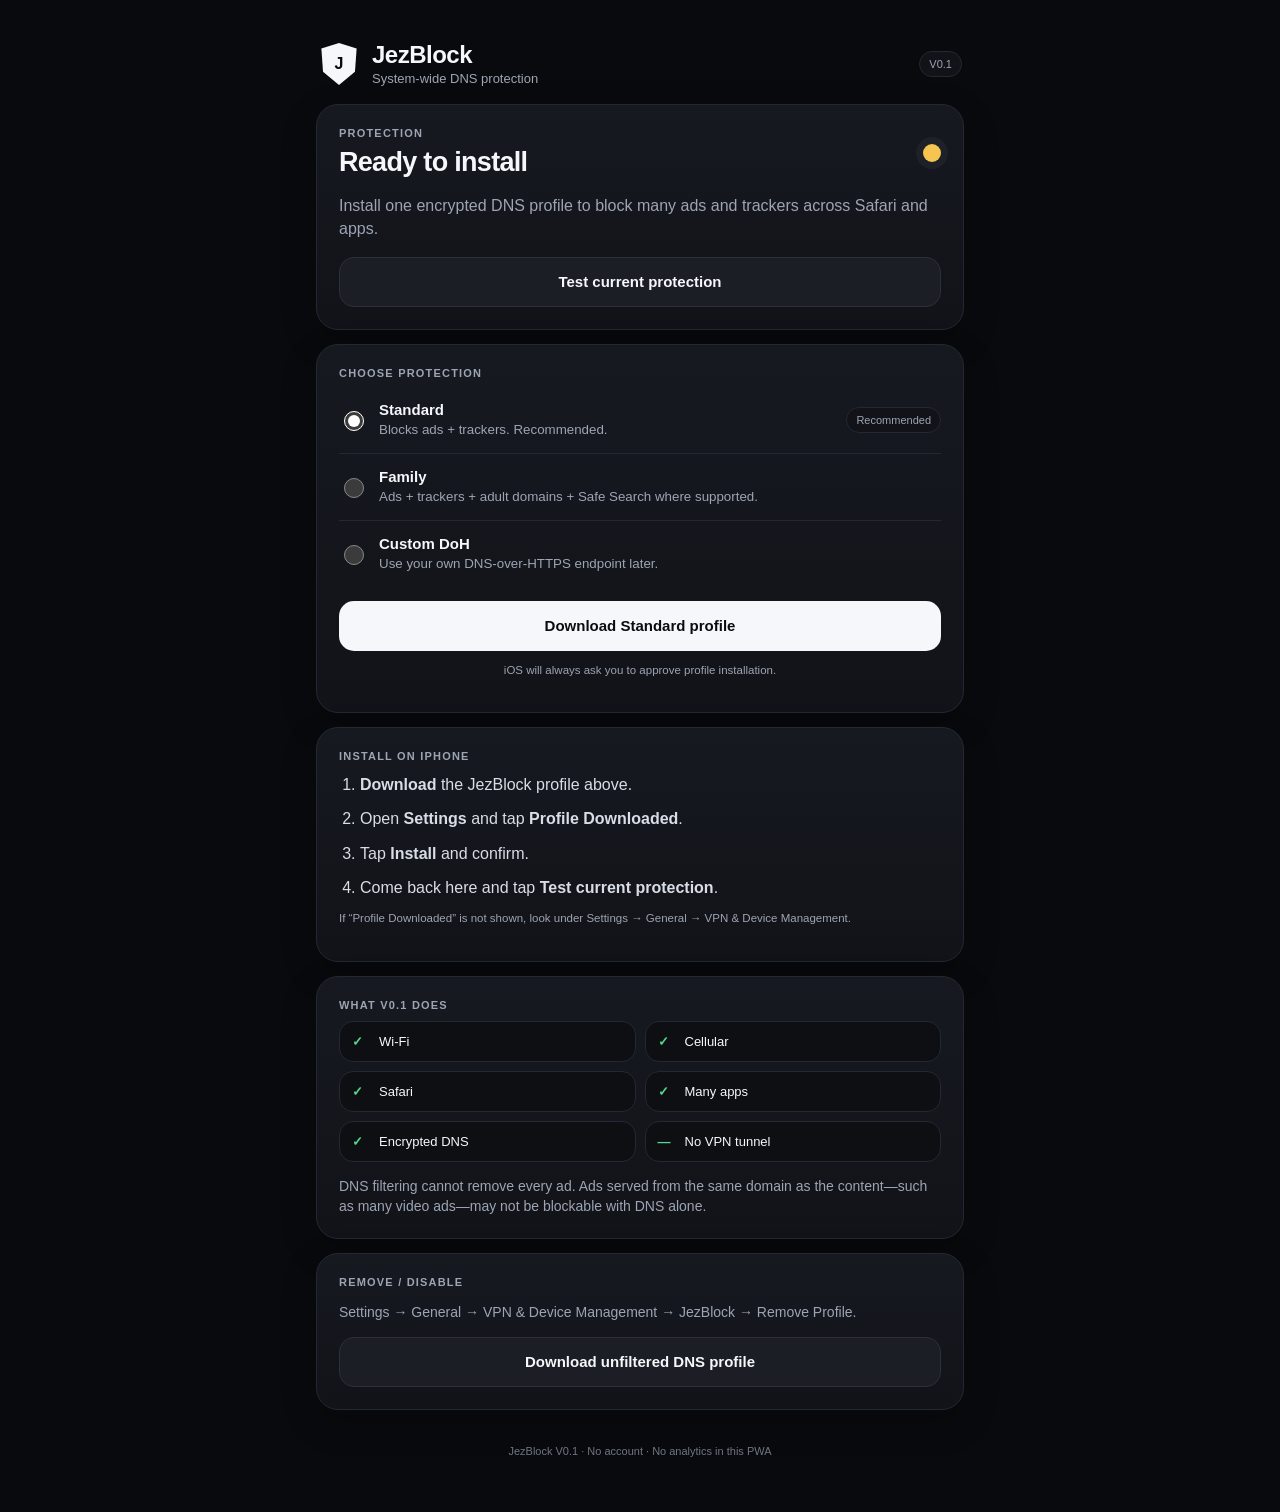
==== index.html @ a8d1c7ad "Add files via upload" ====
<!doctype html>
<html lang="en">
<head>
  <meta charset="utf-8">
  <meta name="viewport" content="width=device-width,initial-scale=1,viewport-fit=cover">
  <meta name="theme-color" content="#0b0c0f">
  <meta name="apple-mobile-web-app-capable" content="yes">
  <meta name="apple-mobile-web-app-status-bar-style" content="black-translucent">
  <meta name="apple-mobile-web-app-title" content="JezBlock">
  <meta name="description" content="System-wide encrypted DNS ad and tracker blocking for iPhone.">
  <link rel="manifest" href="manifest.webmanifest">
  <link rel="apple-touch-icon" href="icon-192.png">
  <link rel="stylesheet" href="styles.css">
  <title>JezBlock</title>
</head>
<body>
  <main class="shell">
    <header class="topbar">
      <div class="brand">
        <div class="shield" aria-hidden="true">J</div>
        <div>
          <h1>JezBlock</h1>
          <p>System-wide DNS protection</p>
        </div>
      </div>
      <span class="badge">V0.1</span>
    </header>

    <section class="hero card">
      <div class="status-row">
        <div>
          <span class="eyebrow">PROTECTION</span>
          <h2 id="statusTitle">Ready to install</h2>
        </div>
        <div id="statusDot" class="status-dot unknown" aria-hidden="true"></div>
      </div>
      <p id="statusText" class="muted">
        Install one encrypted DNS profile to block many ads and trackers across Safari and apps.
      </p>
      <button id="testBtn" class="secondary full">Test current protection</button>
      <div id="testResult" class="result hidden" role="status"></div>
    </section>

    <section class="card">
      <span class="eyebrow">CHOOSE PROTECTION</span>

      <label class="option selected">
        <input type="radio" name="profile" value="standard" checked>
        <span>
          <strong>Standard</strong>
          <small>Blocks ads + trackers. Recommended.</small>
        </span>
        <span class="pill">Recommended</span>
      </label>

      <label class="option">
        <input type="radio" name="profile" value="family">
        <span>
          <strong>Family</strong>
          <small>Ads + trackers + adult domains + Safe Search where supported.</small>
        </span>
      </label>

      <label class="option">
        <input type="radio" name="profile" value="custom">
        <span>
          <strong>Custom DoH</strong>
          <small>Use your own DNS-over-HTTPS endpoint later.</small>
        </span>
      </label>

      <div id="customBox" class="custom hidden">
        <label for="customUrl">DNS-over-HTTPS URL</label>
        <input id="customUrl" type="url" placeholder="https://dns.example.com/dns-query" inputmode="url" autocomplete="off">
        <p class="tiny">JezBlock only stores this value in this browser.</p>
      </div>

      <button id="installBtn" class="primary full">Download Standard profile</button>
      <p class="tiny center">iOS will always ask you to approve profile installation.</p>
    </section>

    <section class="card steps">
      <span class="eyebrow">INSTALL ON IPHONE</span>
      <ol>
        <li><b>Download</b> the JezBlock profile above.</li>
        <li>Open <b>Settings</b> and tap <b>Profile Downloaded</b>.</li>
        <li>Tap <b>Install</b> and confirm.</li>
        <li>Come back here and tap <b>Test current protection</b>.</li>
      </ol>
      <p class="tiny">If “Profile Downloaded” is not shown, look under Settings → General → VPN &amp; Device Management.</p>
    </section>

    <section class="card">
      <span class="eyebrow">WHAT V0.1 DOES</span>
      <div class="grid">
        <div class="feature"><b>✓</b><span>Wi‑Fi</span></div>
        <div class="feature"><b>✓</b><span>Cellular</span></div>
        <div class="feature"><b>✓</b><span>Safari</span></div>
        <div class="feature"><b>✓</b><span>Many apps</span></div>
        <div class="feature"><b>✓</b><span>Encrypted DNS</span></div>
        <div class="feature"><b>—</b><span>No VPN tunnel</span></div>
      </div>
      <p class="muted compact">
        DNS filtering cannot remove every ad. Ads served from the same domain as the content—such as many video ads—may not be blockable with DNS alone.
      </p>
    </section>

    <section class="card">
      <span class="eyebrow">REMOVE / DISABLE</span>
      <p class="muted compact">
        Settings → General → VPN &amp; Device Management → JezBlock → Remove Profile.
      </p>
      <a class="secondary full linkbtn" href="jezblock-off.mobileconfig">Download unfiltered DNS profile</a>
    </section>

    <footer>
      <p>JezBlock V0.1 · No account · No analytics in this PWA</p>
    </footer>
  </main>

  <script src="app.js"></script>
</body>
</html>
---- styles.css ----
:root {
  color-scheme: dark;
  --bg: #090a0d;
  --card: #111318;
  --card2: #161920;
  --text: #f5f7fb;
  --muted: #9da4b3;
  --line: #242833;
  --accent: #f5f7fb;
  --good: #57d78b;
  --bad: #ff6b6b;
  --warn: #f5c451;
}
* { box-sizing: border-box; -webkit-tap-highlight-color: transparent; }
html, body { margin: 0; min-height: 100%; background: var(--bg); color: var(--text); font-family: -apple-system, BlinkMacSystemFont, "SF Pro Display", "Segoe UI", sans-serif; }
body { padding: env(safe-area-inset-top) 0 env(safe-area-inset-bottom); }
.shell { width: min(680px, 100%); margin: 0 auto; padding: 20px 16px 44px; }
.topbar { display:flex; align-items:center; justify-content:space-between; padding: 8px 2px 18px; }
.brand { display:flex; gap:12px; align-items:center; }
.brand h1 { font-size:24px; line-height:1.05; margin:0; letter-spacing:-0.5px; }
.brand p { margin:4px 0 0; color:var(--muted); font-size:13px; }
.shield { width:42px; height:42px; display:grid; place-items:center; background:var(--text); color:var(--bg); font-weight:900; border-radius:13px 13px 16px 16px; clip-path: polygon(50% 0, 92% 13%, 88% 68%, 50% 100%, 12% 68%, 8% 13%); }
.badge, .pill { font-size:11px; border:1px solid var(--line); border-radius:999px; padding:6px 9px; color:var(--muted); background:var(--card); }
.card { background:linear-gradient(180deg,var(--card2),var(--card)); border:1px solid var(--line); border-radius:22px; padding:18px; margin-bottom:14px; box-shadow: 0 12px 35px rgba(0,0,0,.22); }
.hero { padding:22px; }
.status-row { display:flex; align-items:center; justify-content:space-between; gap:16px; }
.eyebrow { display:block; font-size:11px; font-weight:800; letter-spacing:1.2px; color:var(--muted); margin-bottom:8px; }
h2 { margin:0; font-size:27px; letter-spacing:-.7px; }
.muted { color:var(--muted); line-height:1.45; }
.compact { margin-bottom:0; font-size:14px; }
.status-dot { width:18px; height:18px; border-radius:50%; box-shadow:0 0 0 7px rgba(255,255,255,.04); }
.status-dot.unknown { background:var(--warn); }
.status-dot.good { background:var(--good); }
.status-dot.bad { background:var(--bad); }
button, .linkbtn { min-height:50px; border-radius:15px; border:1px solid transparent; padding:0 16px; font-weight:750; font-size:15px; cursor:pointer; text-decoration:none; display:flex; align-items:center; justify-content:center; }
.full { width:100%; margin-top:14px; }
.primary { background:var(--accent); color:#0b0c0f; }
.secondary { background:#1b1e25; border-color:#2b303b; color:var(--text); }
.result { margin-top:12px; padding:12px 14px; border-radius:14px; background:#0d0f13; border:1px solid var(--line); font-size:14px; }
.result.good { border-color:rgba(87,215,139,.4); color:#9af0bb; }
.result.bad { border-color:rgba(255,107,107,.4); color:#ff9c9c; }
.hidden { display:none !important; }
.option { display:grid; grid-template-columns:auto 1fr auto; gap:12px; align-items:center; padding:14px 0; border-top:1px solid var(--line); cursor:pointer; }
.option:first-of-type { border-top:0; }
.option input { width:20px; height:20px; accent-color:white; }
.option strong { display:block; font-size:15px; margin-bottom:3px; }
.option small { display:block; color:var(--muted); line-height:1.35; }
.custom { border-top:1px solid var(--line); padding-top:14px; }
.custom label { display:block; font-size:13px; font-weight:700; margin-bottom:7px; }
.custom input { width:100%; min-height:48px; border-radius:13px; border:1px solid #303541; background:#0c0e12; color:var(--text); padding:0 13px; font-size:15px; outline:none; }
.custom input:focus { border-color:#687081; }
.tiny { color:var(--muted); font-size:11.5px; line-height:1.45; }
.center { text-align:center; }
.steps ol { margin:5px 0 0; padding-left:21px; }
.steps li { margin:11px 0; color:#d9dde6; line-height:1.45; }
.grid { display:grid; grid-template-columns:1fr 1fr; gap:9px; margin-top:10px; }
.feature { border:1px solid var(--line); background:#0d0f13; border-radius:14px; padding:12px; display:flex; gap:9px; align-items:center; font-size:13px; }
.feature b { width:18px; color:var(--good); }
footer { text-align:center; color:#6f7684; font-size:11px; padding:10px 0 0; }
@media (min-width: 620px) {
  .shell { padding-top:34px; }
  .card { padding:22px; }
}
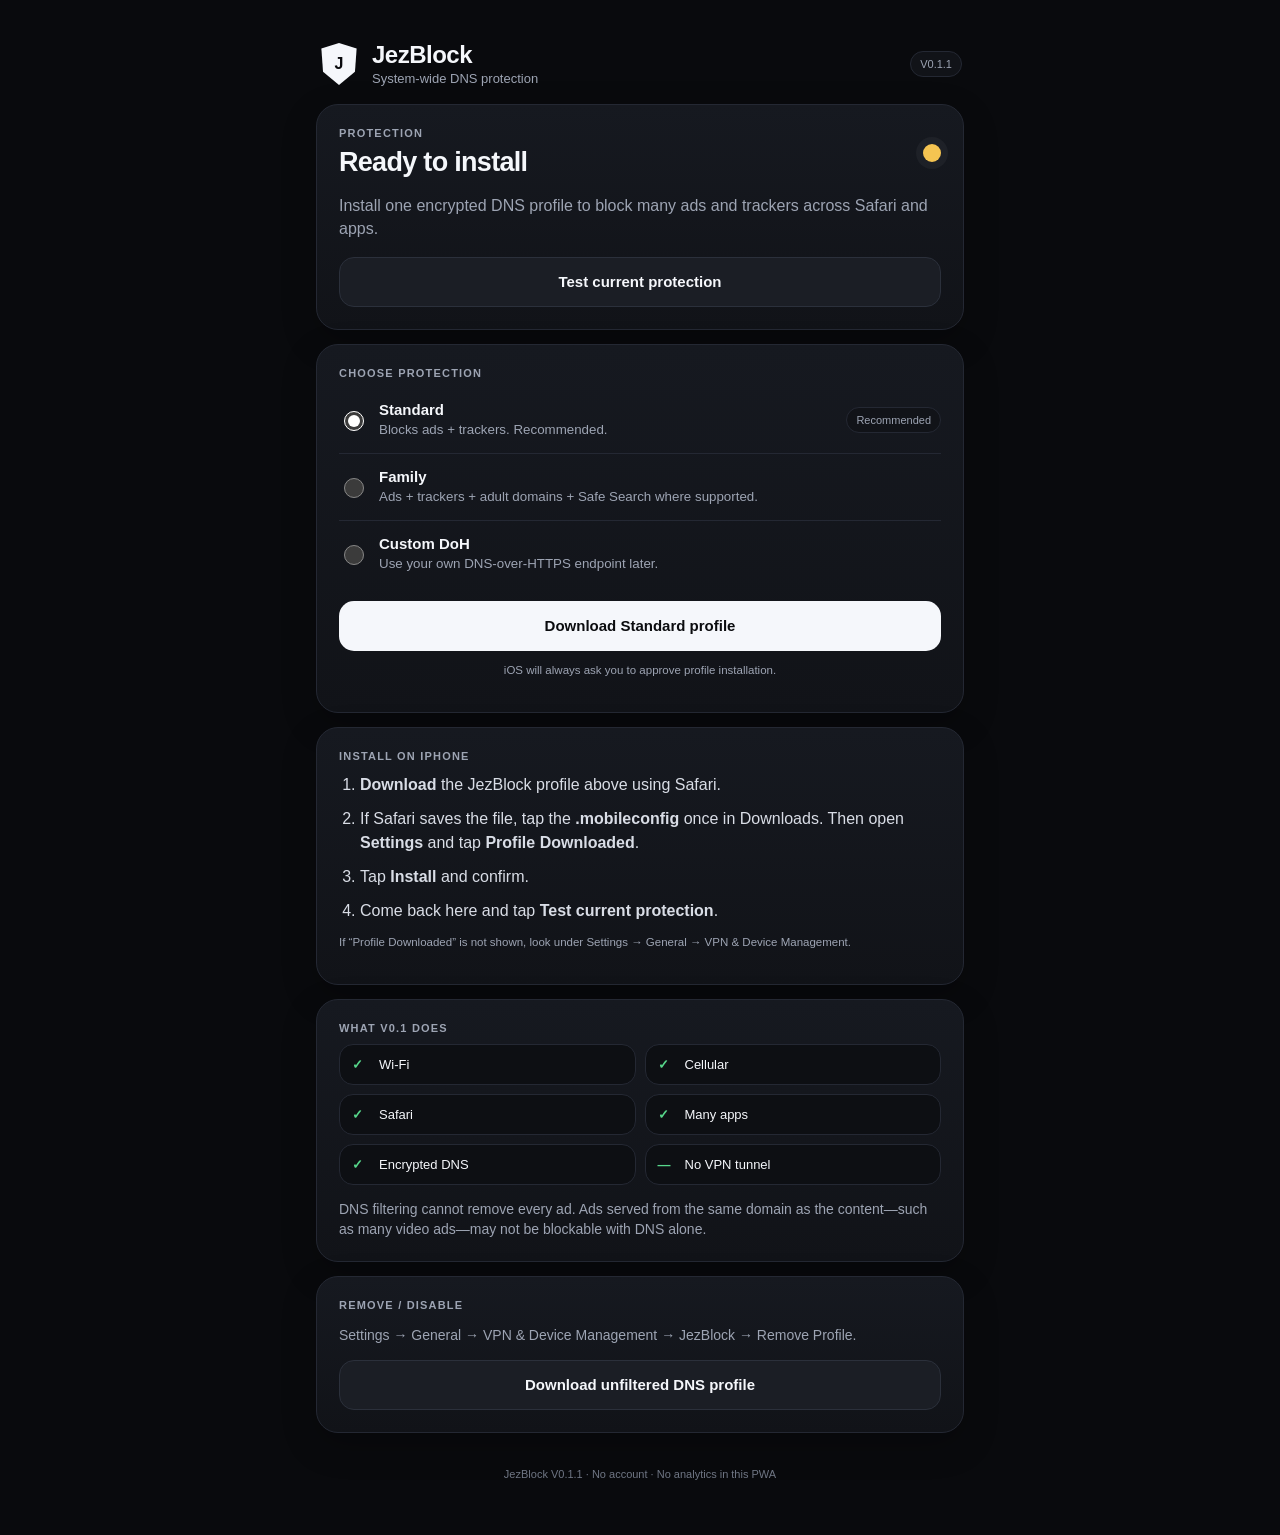
==== commit 2b02e364: "Add files via upload" ====
--- a/index.html
+++ b/index.html
@@ -23,7 +23,7 @@
           <p>System-wide DNS protection</p>
         </div>
       </div>
-      <span class="badge">V0.1</span>
+      <span class="badge">V0.1.1</span>
     </header>
 
     <section class="hero card">
@@ -82,8 +82,8 @@
     <section class="card steps">
       <span class="eyebrow">INSTALL ON IPHONE</span>
       <ol>
-        <li><b>Download</b> the JezBlock profile above.</li>
-        <li>Open <b>Settings</b> and tap <b>Profile Downloaded</b>.</li>
+        <li><b>Download</b> the JezBlock profile above using Safari.</li>
+        <li>If Safari saves the file, tap the <b>.mobileconfig</b> once in Downloads. Then open <b>Settings</b> and tap <b>Profile Downloaded</b>.</li>
         <li>Tap <b>Install</b> and confirm.</li>
         <li>Come back here and tap <b>Test current protection</b>.</li>
       </ol>
@@ -110,11 +110,11 @@
       <p class="muted compact">
         Settings → General → VPN &amp; Device Management → JezBlock → Remove Profile.
       </p>
-      <a class="secondary full linkbtn" href="jezblock-off.mobileconfig">Download unfiltered DNS profile</a>
+      <a id="offProfileBtn" class="secondary full linkbtn" href="jezblock-off.mobileconfig">Download unfiltered DNS profile</a>
     </section>
 
     <footer>
-      <p>JezBlock V0.1 · No account · No analytics in this PWA</p>
+      <p>JezBlock V0.1.1 · No account · No analytics in this PWA</p>
     </footer>
   </main>
 
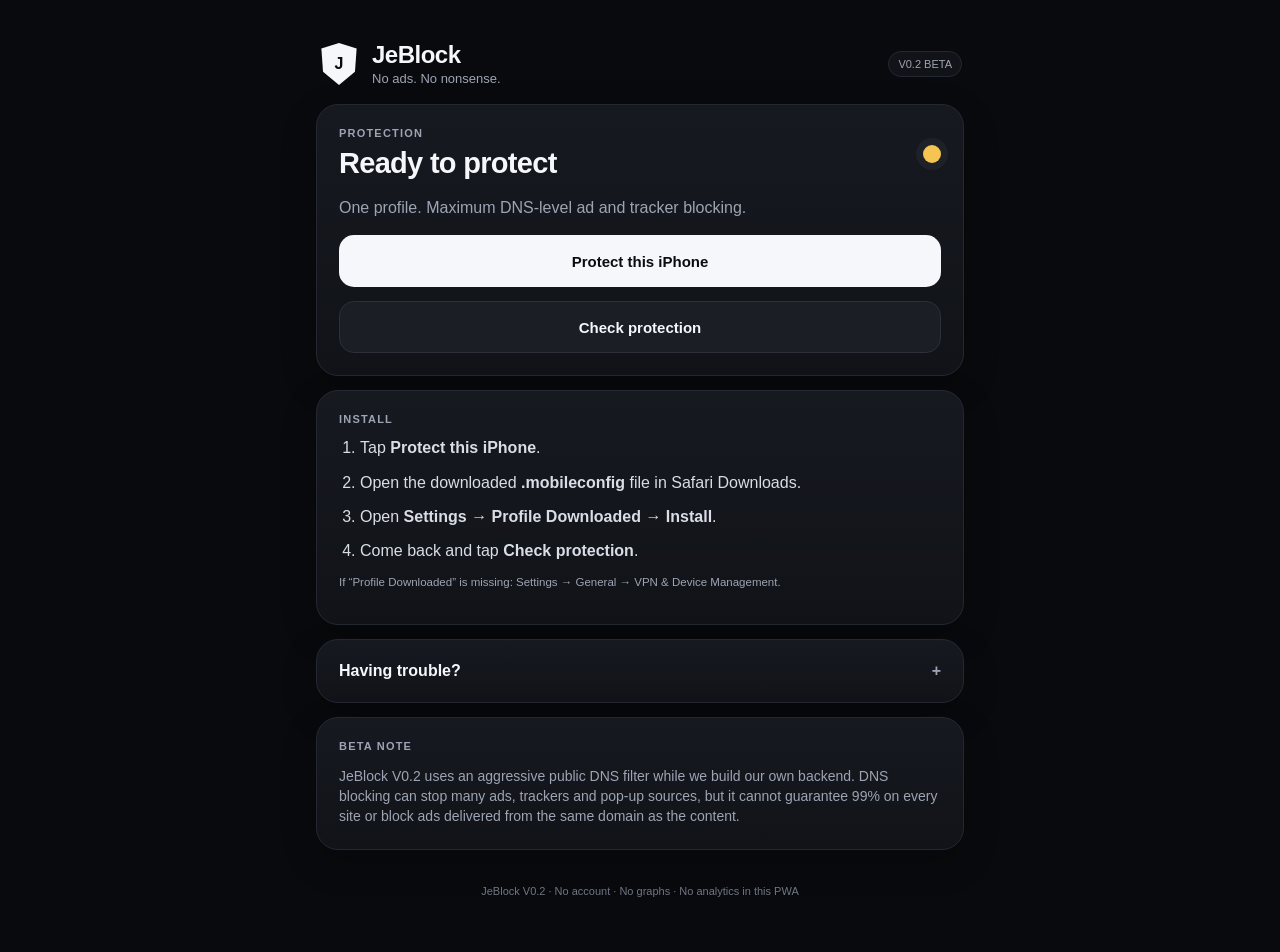
==== commit 043f7c04: "Add files via upload" ====
--- a/index.html
+++ b/index.html
@@ -6,12 +6,12 @@
   <meta name="theme-color" content="#0b0c0f">
   <meta name="apple-mobile-web-app-capable" content="yes">
   <meta name="apple-mobile-web-app-status-bar-style" content="black-translucent">
-  <meta name="apple-mobile-web-app-title" content="JezBlock">
-  <meta name="description" content="System-wide encrypted DNS ad and tracker blocking for iPhone.">
+  <meta name="apple-mobile-web-app-title" content="JeBlock">
+  <meta name="description" content="Simple system-wide DNS ad and tracker blocking for iPhone.">
   <link rel="manifest" href="manifest.webmanifest">
   <link rel="apple-touch-icon" href="icon-192.png">
   <link rel="stylesheet" href="styles.css">
-  <title>JezBlock</title>
+  <title>JeBlock</title>
 </head>
 <body>
   <main class="shell">
@@ -19,102 +19,53 @@
       <div class="brand">
         <div class="shield" aria-hidden="true">J</div>
         <div>
-          <h1>JezBlock</h1>
-          <p>System-wide DNS protection</p>
+          <h1>JeBlock</h1>
+          <p>No ads. No nonsense.</p>
         </div>
       </div>
-      <span class="badge">V0.1.1</span>
+      <span class="badge">V0.2 BETA</span>
     </header>
 
     <section class="hero card">
       <div class="status-row">
         <div>
           <span class="eyebrow">PROTECTION</span>
-          <h2 id="statusTitle">Ready to install</h2>
+          <h2 id="statusTitle">Ready to protect</h2>
         </div>
         <div id="statusDot" class="status-dot unknown" aria-hidden="true"></div>
       </div>
-      <p id="statusText" class="muted">
-        Install one encrypted DNS profile to block many ads and trackers across Safari and apps.
-      </p>
-      <button id="testBtn" class="secondary full">Test current protection</button>
+      <p id="statusText" class="muted">One profile. Maximum DNS-level ad and tracker blocking.</p>
+      <button id="installBtn" class="primary full">Protect this iPhone</button>
+      <button id="testBtn" class="secondary full">Check protection</button>
       <div id="testResult" class="result hidden" role="status"></div>
     </section>
 
-    <section class="card">
-      <span class="eyebrow">CHOOSE PROTECTION</span>
-
-      <label class="option selected">
-        <input type="radio" name="profile" value="standard" checked>
-        <span>
-          <strong>Standard</strong>
-          <small>Blocks ads + trackers. Recommended.</small>
-        </span>
-        <span class="pill">Recommended</span>
-      </label>
-
-      <label class="option">
-        <input type="radio" name="profile" value="family">
-        <span>
-          <strong>Family</strong>
-          <small>Ads + trackers + adult domains + Safe Search where supported.</small>
-        </span>
-      </label>
-
-      <label class="option">
-        <input type="radio" name="profile" value="custom">
-        <span>
-          <strong>Custom DoH</strong>
-          <small>Use your own DNS-over-HTTPS endpoint later.</small>
-        </span>
-      </label>
-
-      <div id="customBox" class="custom hidden">
-        <label for="customUrl">DNS-over-HTTPS URL</label>
-        <input id="customUrl" type="url" placeholder="https://dns.example.com/dns-query" inputmode="url" autocomplete="off">
-        <p class="tiny">JezBlock only stores this value in this browser.</p>
-      </div>
-
-      <button id="installBtn" class="primary full">Download Standard profile</button>
-      <p class="tiny center">iOS will always ask you to approve profile installation.</p>
+    <section class="card steps">
+      <span class="eyebrow">INSTALL</span>
+      <ol>
+        <li>Tap <b>Protect this iPhone</b>.</li>
+        <li>Open the downloaded <b>.mobileconfig</b> file in Safari Downloads.</li>
+        <li>Open <b>Settings → Profile Downloaded → Install</b>.</li>
+        <li>Come back and tap <b>Check protection</b>.</li>
+      </ol>
+      <p class="tiny">If “Profile Downloaded” is missing: Settings → General → VPN &amp; Device Management.</p>
     </section>
 
-    <section class="card steps">
-      <span class="eyebrow">INSTALL ON IPHONE</span>
-      <ol>
-        <li><b>Download</b> the JezBlock profile above using Safari.</li>
-        <li>If Safari saves the file, tap the <b>.mobileconfig</b> once in Downloads. Then open <b>Settings</b> and tap <b>Profile Downloaded</b>.</li>
-        <li>Tap <b>Install</b> and confirm.</li>
-        <li>Come back here and tap <b>Test current protection</b>.</li>
-      </ol>
-      <p class="tiny">If “Profile Downloaded” is not shown, look under Settings → General → VPN &amp; Device Management.</p>
-    </section>
+    <details class="card advanced">
+      <summary>Having trouble?</summary>
+      <p class="muted compact">Maximum protection is intentionally aggressive. If a site or app stops working, install Compatibility mode instead.</p>
+      <button id="compatBtn" class="secondary full">Install Compatibility mode</button>
+      <button id="offProfileBtn" class="secondary full">Install unfiltered DNS</button>
+      <p class="tiny">To fully remove JeBlock: Settings → General → VPN &amp; Device Management → JeBlock → Remove Profile.</p>
+    </details>
 
-    <section class="card">
-      <span class="eyebrow">WHAT V0.1 DOES</span>
-      <div class="grid">
-        <div class="feature"><b>✓</b><span>Wi‑Fi</span></div>
-        <div class="feature"><b>✓</b><span>Cellular</span></div>
-        <div class="feature"><b>✓</b><span>Safari</span></div>
-        <div class="feature"><b>✓</b><span>Many apps</span></div>
-        <div class="feature"><b>✓</b><span>Encrypted DNS</span></div>
-        <div class="feature"><b>—</b><span>No VPN tunnel</span></div>
-      </div>
-      <p class="muted compact">
-        DNS filtering cannot remove every ad. Ads served from the same domain as the content—such as many video ads—may not be blockable with DNS alone.
-      </p>
-    </section>
-
-    <section class="card">
-      <span class="eyebrow">REMOVE / DISABLE</span>
-      <p class="muted compact">
-        Settings → General → VPN &amp; Device Management → JezBlock → Remove Profile.
-      </p>
-      <a id="offProfileBtn" class="secondary full linkbtn" href="jezblock-off.mobileconfig">Download unfiltered DNS profile</a>
+    <section class="card note">
+      <span class="eyebrow">BETA NOTE</span>
+      <p class="muted compact">JeBlock V0.2 uses an aggressive public DNS filter while we build our own backend. DNS blocking can stop many ads, trackers and pop-up sources, but it cannot guarantee 99% on every site or block ads delivered from the same domain as the content.</p>
     </section>
 
     <footer>
-      <p>JezBlock V0.1.1 · No account · No analytics in this PWA</p>
+      <p>JeBlock V0.2 · No account · No graphs · No analytics in this PWA</p>
     </footer>
   </main>
 
--- a/styles.css
+++ b/styles.css
@@ -1,64 +1 @@
-
-:root {
-  color-scheme: dark;
-  --bg: #090a0d;
-  --card: #111318;
-  --card2: #161920;
-  --text: #f5f7fb;
-  --muted: #9da4b3;
-  --line: #242833;
-  --accent: #f5f7fb;
-  --good: #57d78b;
-  --bad: #ff6b6b;
-  --warn: #f5c451;
-}
-* { box-sizing: border-box; -webkit-tap-highlight-color: transparent; }
-html, body { margin: 0; min-height: 100%; background: var(--bg); color: var(--text); font-family: -apple-system, BlinkMacSystemFont, "SF Pro Display", "Segoe UI", sans-serif; }
-body { padding: env(safe-area-inset-top) 0 env(safe-area-inset-bottom); }
-.shell { width: min(680px, 100%); margin: 0 auto; padding: 20px 16px 44px; }
-.topbar { display:flex; align-items:center; justify-content:space-between; padding: 8px 2px 18px; }
-.brand { display:flex; gap:12px; align-items:center; }
-.brand h1 { font-size:24px; line-height:1.05; margin:0; letter-spacing:-0.5px; }
-.brand p { margin:4px 0 0; color:var(--muted); font-size:13px; }
-.shield { width:42px; height:42px; display:grid; place-items:center; background:var(--text); color:var(--bg); font-weight:900; border-radius:13px 13px 16px 16px; clip-path: polygon(50% 0, 92% 13%, 88% 68%, 50% 100%, 12% 68%, 8% 13%); }
-.badge, .pill { font-size:11px; border:1px solid var(--line); border-radius:999px; padding:6px 9px; color:var(--muted); background:var(--card); }
-.card { background:linear-gradient(180deg,var(--card2),var(--card)); border:1px solid var(--line); border-radius:22px; padding:18px; margin-bottom:14px; box-shadow: 0 12px 35px rgba(0,0,0,.22); }
-.hero { padding:22px; }
-.status-row { display:flex; align-items:center; justify-content:space-between; gap:16px; }
-.eyebrow { display:block; font-size:11px; font-weight:800; letter-spacing:1.2px; color:var(--muted); margin-bottom:8px; }
-h2 { margin:0; font-size:27px; letter-spacing:-.7px; }
-.muted { color:var(--muted); line-height:1.45; }
-.compact { margin-bottom:0; font-size:14px; }
-.status-dot { width:18px; height:18px; border-radius:50%; box-shadow:0 0 0 7px rgba(255,255,255,.04); }
-.status-dot.unknown { background:var(--warn); }
-.status-dot.good { background:var(--good); }
-.status-dot.bad { background:var(--bad); }
-button, .linkbtn { min-height:50px; border-radius:15px; border:1px solid transparent; padding:0 16px; font-weight:750; font-size:15px; cursor:pointer; text-decoration:none; display:flex; align-items:center; justify-content:center; }
-.full { width:100%; margin-top:14px; }
-.primary { background:var(--accent); color:#0b0c0f; }
-.secondary { background:#1b1e25; border-color:#2b303b; color:var(--text); }
-.result { margin-top:12px; padding:12px 14px; border-radius:14px; background:#0d0f13; border:1px solid var(--line); font-size:14px; }
-.result.good { border-color:rgba(87,215,139,.4); color:#9af0bb; }
-.result.bad { border-color:rgba(255,107,107,.4); color:#ff9c9c; }
-.hidden { display:none !important; }
-.option { display:grid; grid-template-columns:auto 1fr auto; gap:12px; align-items:center; padding:14px 0; border-top:1px solid var(--line); cursor:pointer; }
-.option:first-of-type { border-top:0; }
-.option input { width:20px; height:20px; accent-color:white; }
-.option strong { display:block; font-size:15px; margin-bottom:3px; }
-.option small { display:block; color:var(--muted); line-height:1.35; }
-.custom { border-top:1px solid var(--line); padding-top:14px; }
-.custom label { display:block; font-size:13px; font-weight:700; margin-bottom:7px; }
-.custom input { width:100%; min-height:48px; border-radius:13px; border:1px solid #303541; background:#0c0e12; color:var(--text); padding:0 13px; font-size:15px; outline:none; }
-.custom input:focus { border-color:#687081; }
-.tiny { color:var(--muted); font-size:11.5px; line-height:1.45; }
-.center { text-align:center; }
-.steps ol { margin:5px 0 0; padding-left:21px; }
-.steps li { margin:11px 0; color:#d9dde6; line-height:1.45; }
-.grid { display:grid; grid-template-columns:1fr 1fr; gap:9px; margin-top:10px; }
-.feature { border:1px solid var(--line); background:#0d0f13; border-radius:14px; padding:12px; display:flex; gap:9px; align-items:center; font-size:13px; }
-.feature b { width:18px; color:var(--good); }
-footer { text-align:center; color:#6f7684; font-size:11px; padding:10px 0 0; }
-@media (min-width: 620px) {
-  .shell { padding-top:34px; }
-  .card { padding:22px; }
-}
+:root{color-scheme:dark;--bg:#090a0d;--card:#111318;--card2:#161920;--text:#f5f7fb;--muted:#9da4b3;--line:#242833;--accent:#f5f7fb;--good:#57d78b;--bad:#ff6b6b;--warn:#f5c451}*{box-sizing:border-box;-webkit-tap-highlight-color:transparent}html,body{margin:0;min-height:100%;background:var(--bg);color:var(--text);font-family:-apple-system,BlinkMacSystemFont,"SF Pro Display","Segoe UI",sans-serif}body{padding:env(safe-area-inset-top) 0 env(safe-area-inset-bottom)}.shell{width:min(680px,100%);margin:0 auto;padding:20px 16px 44px}.topbar{display:flex;align-items:center;justify-content:space-between;padding:8px 2px 18px}.brand{display:flex;gap:12px;align-items:center}.brand h1{font-size:24px;line-height:1.05;margin:0;letter-spacing:-.5px}.brand p{margin:4px 0 0;color:var(--muted);font-size:13px}.shield{width:42px;height:42px;display:grid;place-items:center;background:var(--text);color:var(--bg);font-weight:900;border-radius:13px 13px 16px 16px;clip-path:polygon(50% 0,92% 13%,88% 68%,50% 100%,12% 68%,8% 13%)}.badge{font-size:11px;border:1px solid var(--line);border-radius:999px;padding:6px 9px;color:var(--muted);background:var(--card)}.card{background:linear-gradient(180deg,var(--card2),var(--card));border:1px solid var(--line);border-radius:22px;padding:18px;margin-bottom:14px;box-shadow:0 12px 35px rgba(0,0,0,.22)}.hero{padding:22px}.status-row{display:flex;align-items:center;justify-content:space-between;gap:16px}.eyebrow{display:block;font-size:11px;font-weight:800;letter-spacing:1.2px;color:var(--muted);margin-bottom:8px}h2{margin:0;font-size:29px;letter-spacing:-.7px}.muted{color:var(--muted);line-height:1.45}.compact{margin-bottom:0;font-size:14px}.status-dot{width:18px;height:18px;border-radius:50%;box-shadow:0 0 0 7px rgba(255,255,255,.04)}.status-dot.unknown{background:var(--warn)}.status-dot.good{background:var(--good)}.status-dot.bad{background:var(--bad)}button{min-height:52px;border-radius:15px;border:1px solid transparent;padding:0 16px;font-weight:780;font-size:15px;cursor:pointer;display:flex;align-items:center;justify-content:center}.full{width:100%;margin-top:14px}.primary{background:var(--accent);color:#0b0c0f}.secondary{background:#1b1e25;border-color:#2b303b;color:var(--text)}button:disabled{opacity:.65;cursor:default}.result{margin-top:12px;padding:12px 14px;border-radius:14px;background:#0d0f13;border:1px solid var(--line);font-size:14px}.result.good{border-color:rgba(87,215,139,.4);color:#9af0bb}.result.bad{border-color:rgba(255,107,107,.4);color:#ff9c9c}.result.warn{border-color:rgba(245,196,81,.4);color:#f7d77d}.hidden{display:none!important}.tiny{color:var(--muted);font-size:11.5px;line-height:1.45}.steps ol{margin:5px 0 0;padding-left:21px}.steps li{margin:11px 0;color:#d9dde6;line-height:1.45}.advanced summary{cursor:pointer;font-weight:750;list-style:none}.advanced summary::-webkit-details-marker{display:none}.advanced summary:after{content:'+';float:right;color:var(--muted)}.advanced[open] summary:after{content:'–'}.note{padding:16px 18px}footer{text-align:center;color:#6f7684;font-size:11px;padding:10px 0 0}@media(min-width:620px){.shell{padding-top:34px}.card{padding:22px}}
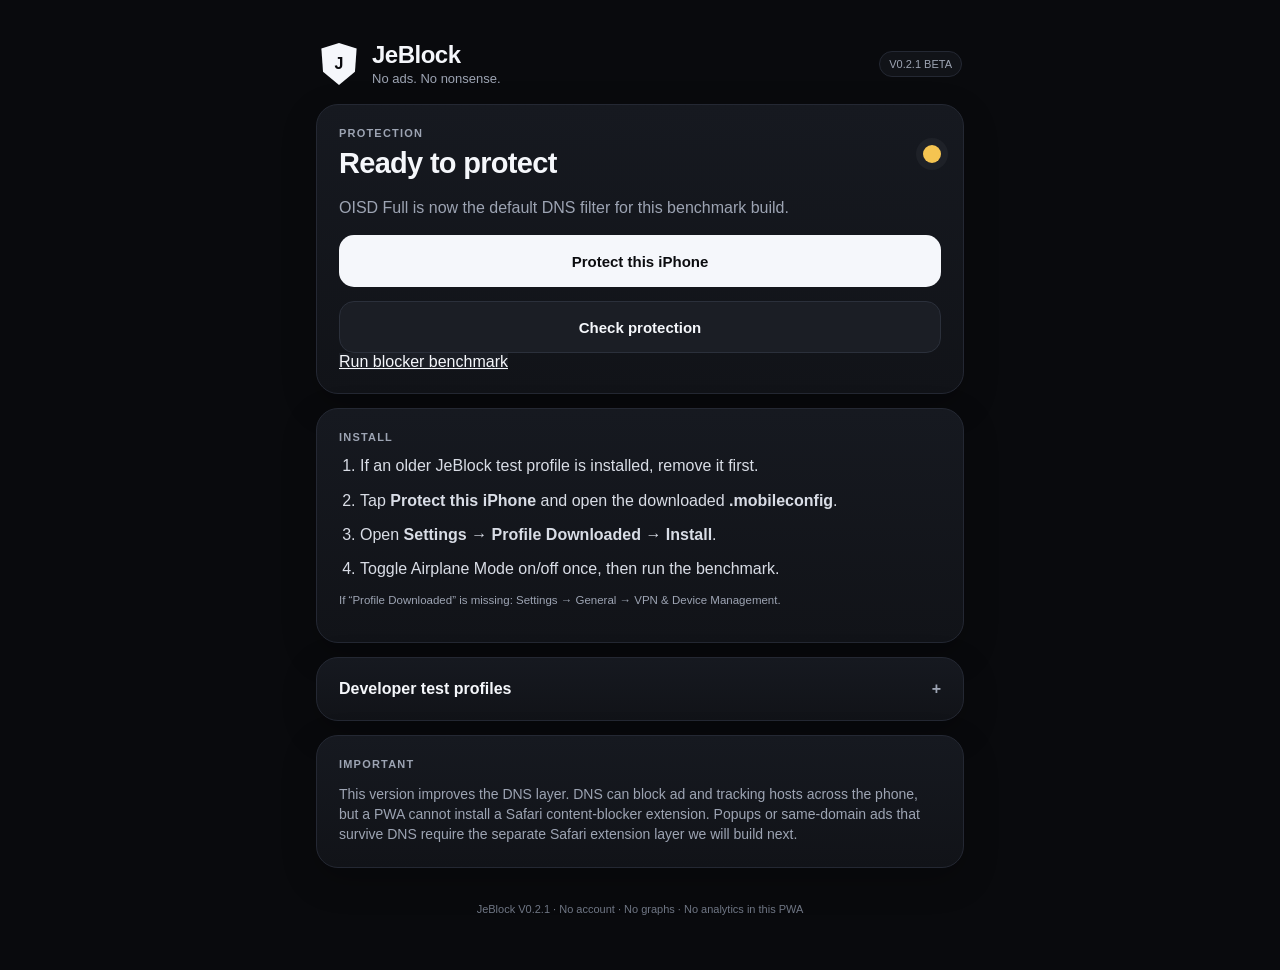
==== commit a2e0b22d: "Add files via upload" ====
--- a/index.html
+++ b/index.html
@@ -18,57 +18,50 @@
     <header class="topbar">
       <div class="brand">
         <div class="shield" aria-hidden="true">J</div>
-        <div>
-          <h1>JeBlock</h1>
-          <p>No ads. No nonsense.</p>
-        </div>
+        <div><h1>JeBlock</h1><p>No ads. No nonsense.</p></div>
       </div>
-      <span class="badge">V0.2 BETA</span>
+      <span class="badge">V0.2.1 BETA</span>
     </header>
 
     <section class="hero card">
       <div class="status-row">
-        <div>
-          <span class="eyebrow">PROTECTION</span>
-          <h2 id="statusTitle">Ready to protect</h2>
-        </div>
+        <div><span class="eyebrow">PROTECTION</span><h2 id="statusTitle">Ready to protect</h2></div>
         <div id="statusDot" class="status-dot unknown" aria-hidden="true"></div>
       </div>
-      <p id="statusText" class="muted">One profile. Maximum DNS-level ad and tracker blocking.</p>
+      <p id="statusText" class="muted">OISD Full is now the default DNS filter for this benchmark build.</p>
       <button id="installBtn" class="primary full">Protect this iPhone</button>
       <button id="testBtn" class="secondary full">Check protection</button>
+      <a class="secondary full linkbtn" href="https://d3ward.github.io/toolz/adblock.html" target="_blank" rel="noopener">Run blocker benchmark</a>
       <div id="testResult" class="result hidden" role="status"></div>
     </section>
 
     <section class="card steps">
       <span class="eyebrow">INSTALL</span>
       <ol>
-        <li>Tap <b>Protect this iPhone</b>.</li>
-        <li>Open the downloaded <b>.mobileconfig</b> file in Safari Downloads.</li>
+        <li>If an older JeBlock test profile is installed, remove it first.</li>
+        <li>Tap <b>Protect this iPhone</b> and open the downloaded <b>.mobileconfig</b>.</li>
         <li>Open <b>Settings → Profile Downloaded → Install</b>.</li>
-        <li>Come back and tap <b>Check protection</b>.</li>
+        <li>Toggle Airplane Mode on/off once, then run the benchmark.</li>
       </ol>
       <p class="tiny">If “Profile Downloaded” is missing: Settings → General → VPN &amp; Device Management.</p>
     </section>
 
     <details class="card advanced">
-      <summary>Having trouble?</summary>
-      <p class="muted compact">Maximum protection is intentionally aggressive. If a site or app stops working, install Compatibility mode instead.</p>
-      <button id="compatBtn" class="secondary full">Install Compatibility mode</button>
+      <summary>Developer test profiles</summary>
+      <p class="muted compact">Only use one DNS profile at a time. These are here so we can benchmark the filters on your exact iPhone before choosing the final JeBlock backend.</p>
+      <button id="compatBtn" class="secondary full">Test AdGuard profile</button>
+      <button id="proPlusBtn" class="secondary full">Test HaGeZi Pro++ profile</button>
       <button id="offProfileBtn" class="secondary full">Install unfiltered DNS</button>
-      <p class="tiny">To fully remove JeBlock: Settings → General → VPN &amp; Device Management → JeBlock → Remove Profile.</p>
+      <p class="tiny">Remove the currently installed JeBlock profile before switching profiles.</p>
     </details>
 
     <section class="card note">
-      <span class="eyebrow">BETA NOTE</span>
-      <p class="muted compact">JeBlock V0.2 uses an aggressive public DNS filter while we build our own backend. DNS blocking can stop many ads, trackers and pop-up sources, but it cannot guarantee 99% on every site or block ads delivered from the same domain as the content.</p>
+      <span class="eyebrow">IMPORTANT</span>
+      <p class="muted compact">This version improves the DNS layer. DNS can block ad and tracking hosts across the phone, but a PWA cannot install a Safari content-blocker extension. Popups or same-domain ads that survive DNS require the separate Safari extension layer we will build next.</p>
     </section>
 
-    <footer>
-      <p>JeBlock V0.2 · No account · No graphs · No analytics in this PWA</p>
-    </footer>
+    <footer><p>JeBlock V0.2.1 · No account · No graphs · No analytics in this PWA</p></footer>
   </main>
-
   <script src="app.js"></script>
 </body>
 </html>
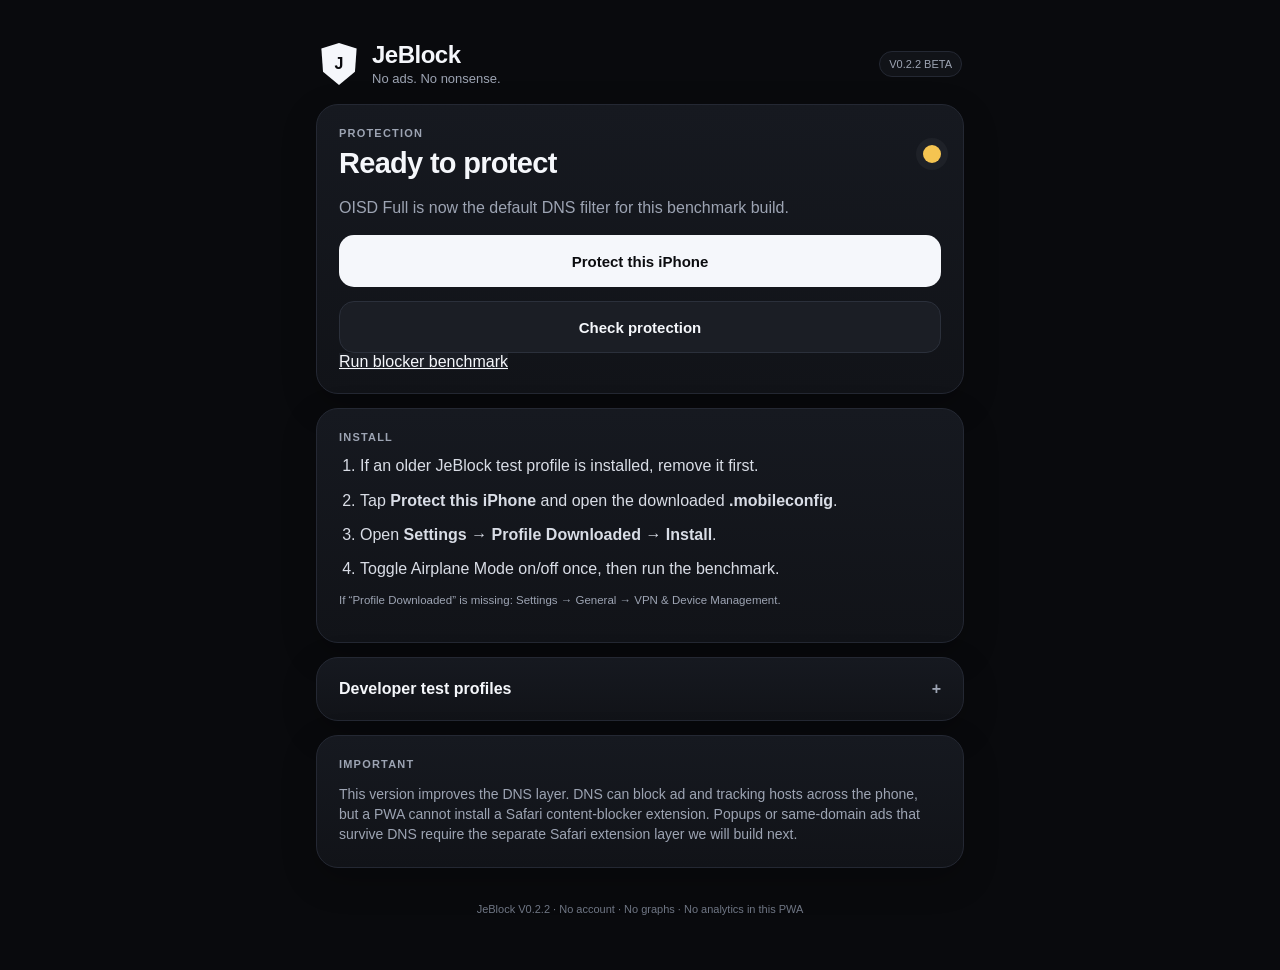
==== commit af3c80a4: "Add files via upload" ====
--- a/index.html
+++ b/index.html
@@ -20,7 +20,7 @@
         <div class="shield" aria-hidden="true">J</div>
         <div><h1>JeBlock</h1><p>No ads. No nonsense.</p></div>
       </div>
-      <span class="badge">V0.2.1 BETA</span>
+      <span class="badge">V0.2.2 BETA</span>
     </header>
 
     <section class="hero card">
@@ -60,7 +60,7 @@
       <p class="muted compact">This version improves the DNS layer. DNS can block ad and tracking hosts across the phone, but a PWA cannot install a Safari content-blocker extension. Popups or same-domain ads that survive DNS require the separate Safari extension layer we will build next.</p>
     </section>
 
-    <footer><p>JeBlock V0.2.1 · No account · No graphs · No analytics in this PWA</p></footer>
+    <footer><p>JeBlock V0.2.2 · No account · No graphs · No analytics in this PWA</p></footer>
   </main>
   <script src="app.js"></script>
 </body>
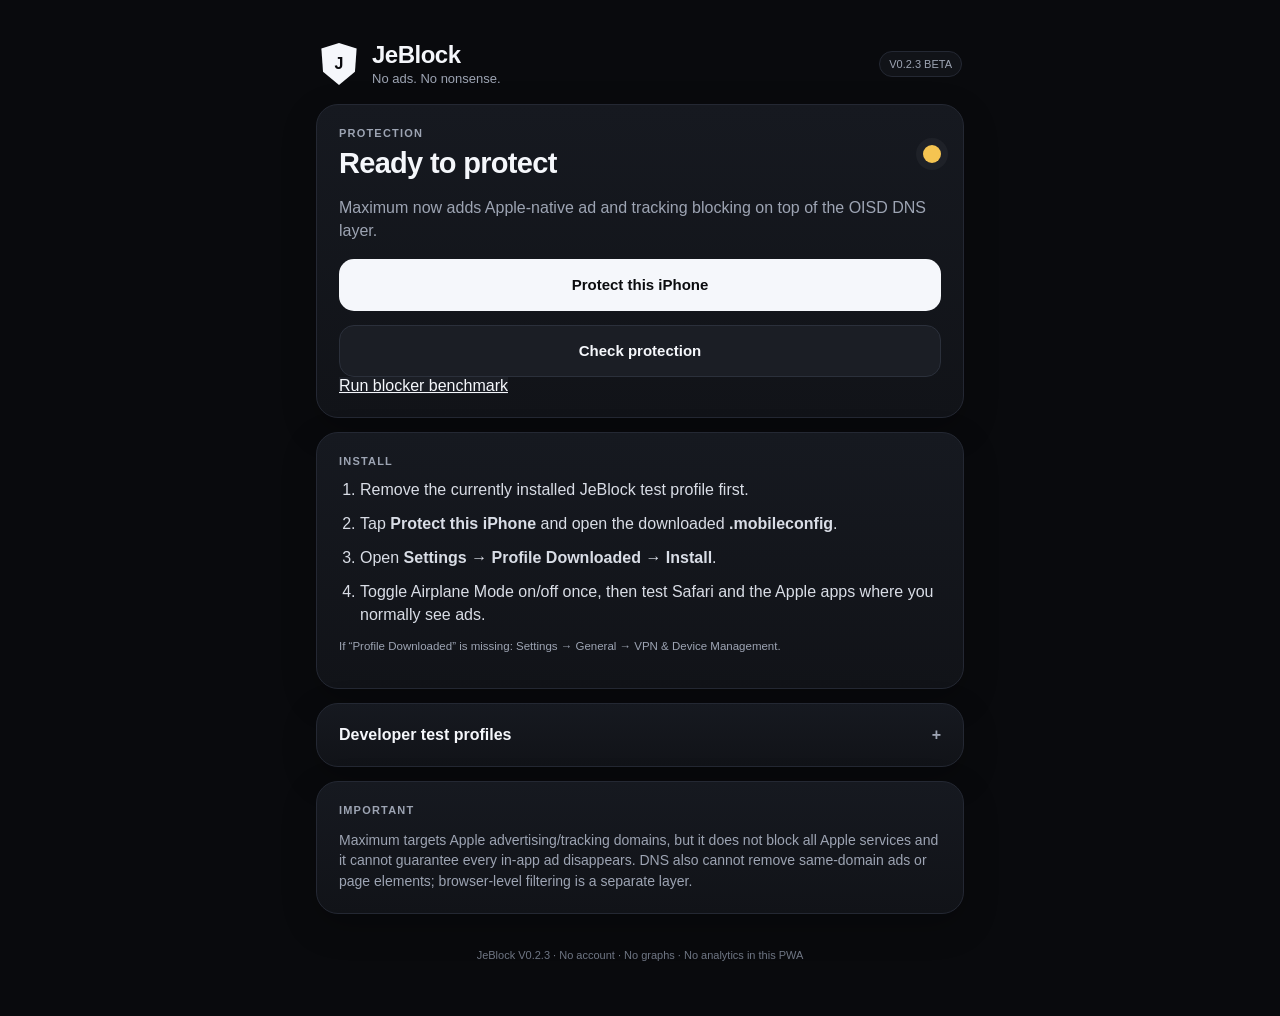
==== commit 159c1fd8: "Add files via upload" ====
--- a/index.html
+++ b/index.html
@@ -20,7 +20,7 @@
         <div class="shield" aria-hidden="true">J</div>
         <div><h1>JeBlock</h1><p>No ads. No nonsense.</p></div>
       </div>
-      <span class="badge">V0.2.2 BETA</span>
+      <span class="badge">V0.2.3 BETA</span>
     </header>
 
     <section class="hero card">
@@ -28,7 +28,7 @@
         <div><span class="eyebrow">PROTECTION</span><h2 id="statusTitle">Ready to protect</h2></div>
         <div id="statusDot" class="status-dot unknown" aria-hidden="true"></div>
       </div>
-      <p id="statusText" class="muted">OISD Full is now the default DNS filter for this benchmark build.</p>
+      <p id="statusText" class="muted">Maximum now adds Apple-native ad and tracking blocking on top of the OISD DNS layer.</p>
       <button id="installBtn" class="primary full">Protect this iPhone</button>
       <button id="testBtn" class="secondary full">Check protection</button>
       <a class="secondary full linkbtn" href="https://d3ward.github.io/toolz/adblock.html" target="_blank" rel="noopener">Run blocker benchmark</a>
@@ -38,17 +38,18 @@
     <section class="card steps">
       <span class="eyebrow">INSTALL</span>
       <ol>
-        <li>If an older JeBlock test profile is installed, remove it first.</li>
+        <li>Remove the currently installed JeBlock test profile first.</li>
         <li>Tap <b>Protect this iPhone</b> and open the downloaded <b>.mobileconfig</b>.</li>
         <li>Open <b>Settings → Profile Downloaded → Install</b>.</li>
-        <li>Toggle Airplane Mode on/off once, then run the benchmark.</li>
+        <li>Toggle Airplane Mode on/off once, then test Safari and the Apple apps where you normally see ads.</li>
       </ol>
       <p class="tiny">If “Profile Downloaded” is missing: Settings → General → VPN &amp; Device Management.</p>
     </section>
 
     <details class="card advanced">
       <summary>Developer test profiles</summary>
-      <p class="muted compact">Only use one DNS profile at a time. These are here so we can benchmark the filters on your exact iPhone before choosing the final JeBlock backend.</p>
+      <p class="muted compact">Only use one DNS profile at a time. If Maximum causes a problem or scores worse, use the previous OISD-only profile so we can compare on the same iPhone.</p>
+      <button id="oisdBtn" class="secondary full">Test previous OISD-only profile</button>
       <button id="compatBtn" class="secondary full">Test AdGuard profile</button>
       <button id="proPlusBtn" class="secondary full">Test HaGeZi Pro++ profile</button>
       <button id="offProfileBtn" class="secondary full">Install unfiltered DNS</button>
@@ -57,10 +58,10 @@
 
     <section class="card note">
       <span class="eyebrow">IMPORTANT</span>
-      <p class="muted compact">This version improves the DNS layer. DNS can block ad and tracking hosts across the phone, but a PWA cannot install a Safari content-blocker extension. Popups or same-domain ads that survive DNS require the separate Safari extension layer we will build next.</p>
+      <p class="muted compact">Maximum targets Apple advertising/tracking domains, but it does not block all Apple services and it cannot guarantee every in-app ad disappears. DNS also cannot remove same-domain ads or page elements; browser-level filtering is a separate layer.</p>
     </section>
 
-    <footer><p>JeBlock V0.2.2 · No account · No graphs · No analytics in this PWA</p></footer>
+    <footer><p>JeBlock V0.2.3 · No account · No graphs · No analytics in this PWA</p></footer>
   </main>
   <script src="app.js"></script>
 </body>
